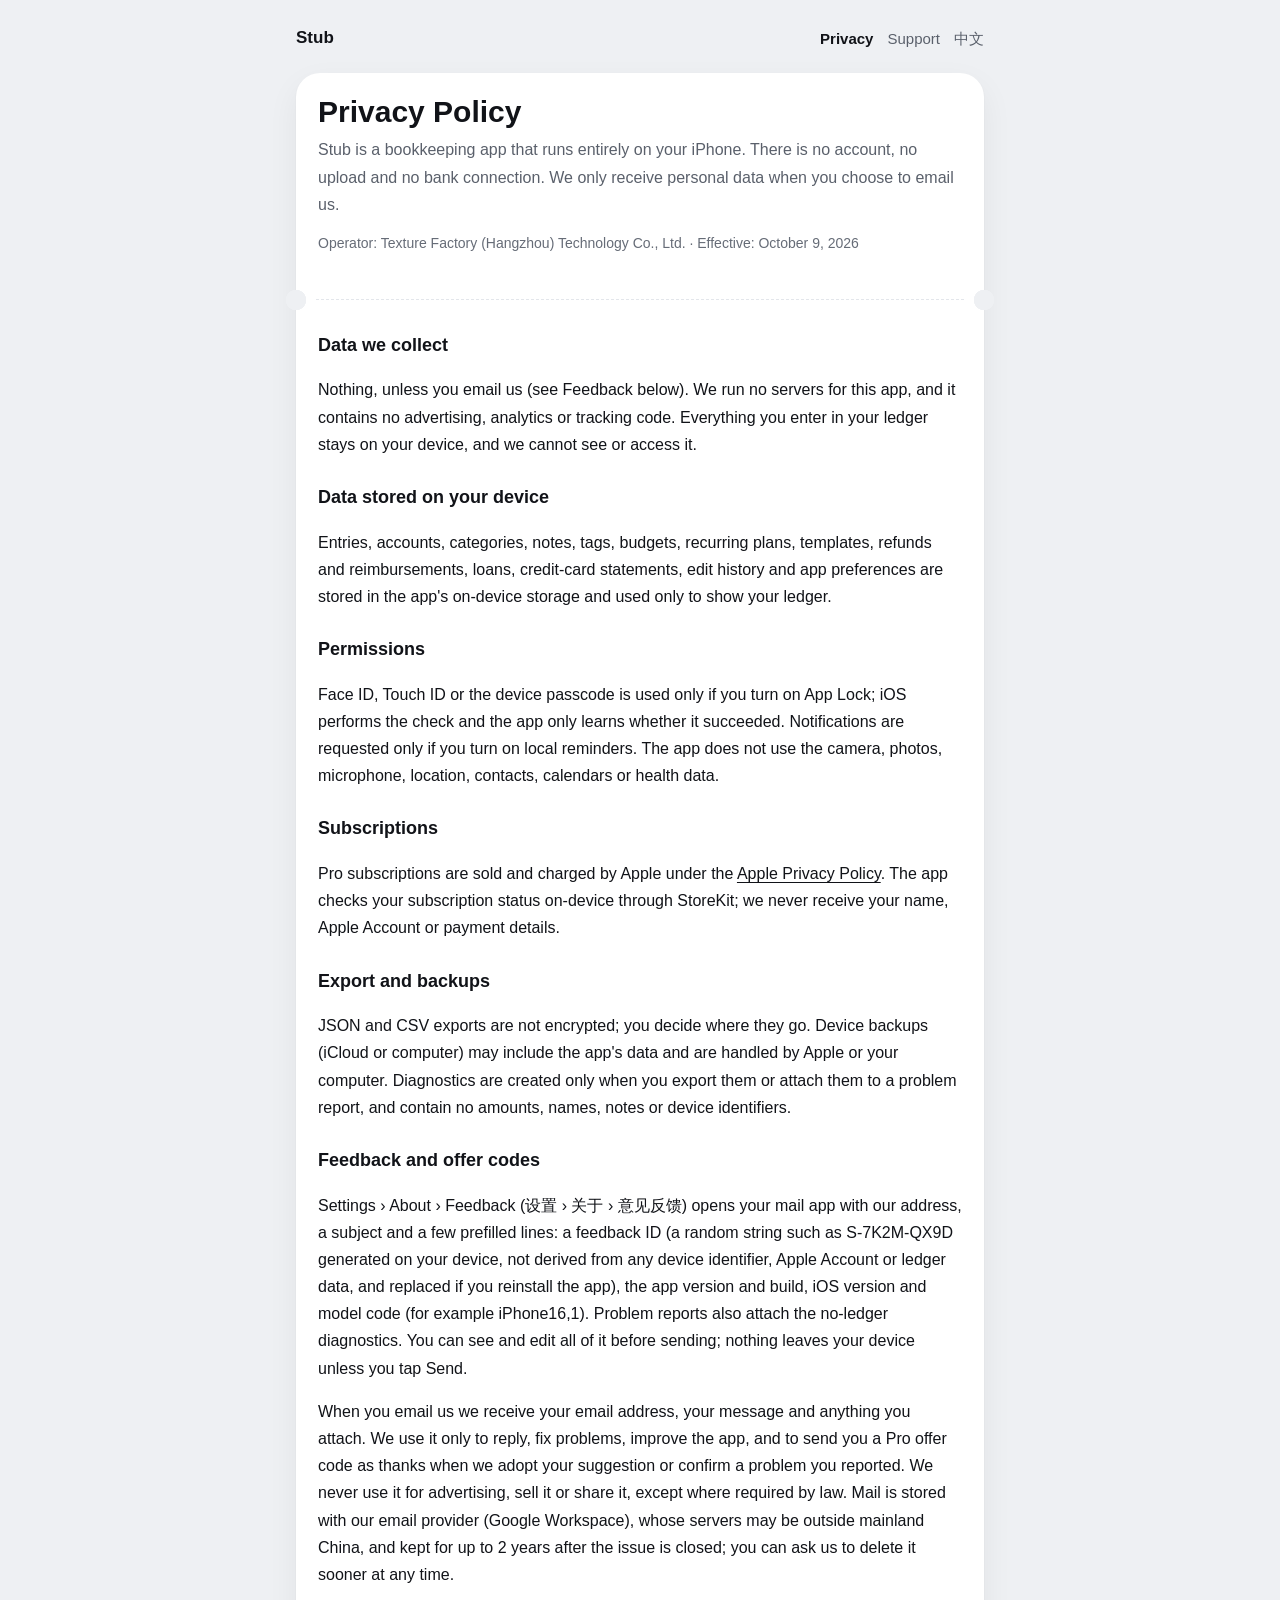
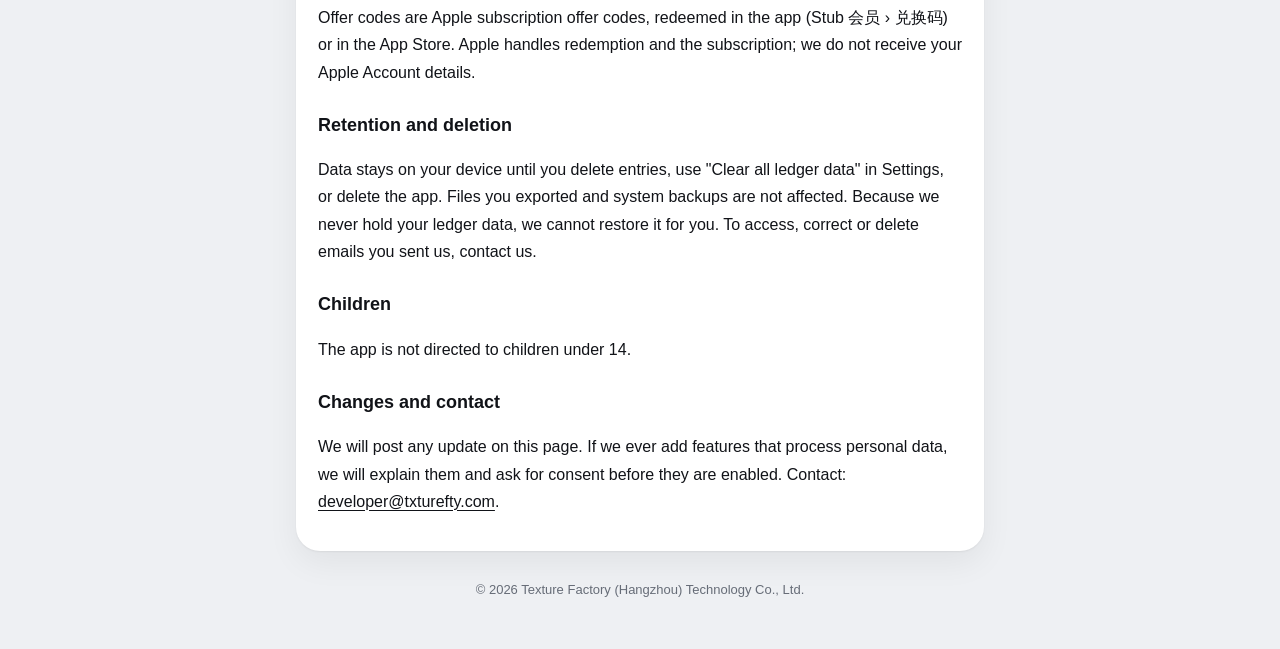
==== privacy-en.html @ 6092f8ba "Stub 隐私政策与支持页" ====
<!doctype html>
<html lang="en">
<head>
<meta charset="utf-8">
<meta name="viewport" content="width=device-width,initial-scale=1">
<title>Privacy Policy · Stub</title>
<link rel="stylesheet" href="style.css">
</head>
<body>
<div class="wrap">
<nav><a class="brand" href="./">Stub</a><span class="links"><a href="privacy-en.html" aria-current="page">Privacy</a><a href="support.html">Support</a><a href="privacy.html">中文</a></span></nav>
<article class="receipt">
<div class="sec">
<h1>Privacy Policy</h1>
<p class="lead">Stub is a bookkeeping app that runs entirely on your iPhone. There is no account, no upload and no bank connection. We only receive personal data when you choose to email us.</p>
<p class="muted">Operator: Texture Factory (Hangzhou) Technology Co., Ltd. · Effective: October 9, 2026</p>
</div>
<div class="perf" aria-hidden="true"></div>
<div class="sec">
<h2>Data we collect</h2>
<p>Nothing, unless you email us (see Feedback below). We run no servers for this app, and it contains no advertising, analytics or tracking code. Everything you enter in your ledger stays on your device, and we cannot see or access it.</p>
<h2>Data stored on your device</h2>
<p>Entries, accounts, categories, notes, tags, budgets, recurring plans, templates, refunds and reimbursements, loans, credit-card statements, edit history and app preferences are stored in the app's on-device storage and used only to show your ledger.</p>
<h2>Permissions</h2>
<p>Face ID, Touch ID or the device passcode is used only if you turn on App Lock; iOS performs the check and the app only learns whether it succeeded. Notifications are requested only if you turn on local reminders. The app does not use the camera, photos, microphone, location, contacts, calendars or health data.</p>
<h2>Subscriptions</h2>
<p>Pro subscriptions are sold and charged by Apple under the <a href="https://www.apple.com/legal/privacy/">Apple Privacy Policy</a>. The app checks your subscription status on-device through StoreKit; we never receive your name, Apple Account or payment details.</p>
<h2>Export and backups</h2>
<p>JSON and CSV exports are not encrypted; you decide where they go. Device backups (iCloud or computer) may include the app's data and are handled by Apple or your computer. Diagnostics are created only when you export them or attach them to a problem report, and contain no amounts, names, notes or device identifiers.</p>
<h2>Feedback and offer codes</h2>
<p>Settings › About › Feedback (设置 › 关于 › 意见反馈) opens your mail app with our address, a subject and a few prefilled lines: a feedback ID (a random string such as S-7K2M-QX9D generated on your device, not derived from any device identifier, Apple Account or ledger data, and replaced if you reinstall the app), the app version and build, iOS version and model code (for example iPhone16,1). Problem reports also attach the no-ledger diagnostics. You can see and edit all of it before sending; nothing leaves your device unless you tap Send.</p>
<p>When you email us we receive your email address, your message and anything you attach. We use it only to reply, fix problems, improve the app, and to send you a Pro offer code as thanks when we adopt your suggestion or confirm a problem you reported. We never use it for advertising, sell it or share it, except where required by law. Mail is stored with our email provider (Google Workspace), whose servers may be outside mainland China, and kept for up to 2 years after the issue is closed; you can ask us to delete it sooner at any time.</p>
<p>Offer codes are Apple subscription offer codes, redeemed in the app (Stub 会员 › 兑换码) or in the App Store. Apple handles redemption and the subscription; we do not receive your Apple Account details.</p>
<h2>Retention and deletion</h2>
<p>Data stays on your device until you delete entries, use "Clear all ledger data" in Settings, or delete the app. Files you exported and system backups are not affected. Because we never hold your ledger data, we cannot restore it for you. To access, correct or delete emails you sent us, contact us.</p>
<h2>Children</h2>
<p>The app is not directed to children under 14.</p>
<h2>Changes and contact</h2>
<p>We will post any update on this page. If we ever add features that process personal data, we will explain them and ask for consent before they are enabled. Contact: <a href="mailto:developer@txturefty.com">developer@txturefty.com</a>.</p>
</div>
</article>
<footer>© 2026 Texture Factory (Hangzhou) Technology Co., Ltd.</footer>
</div>
</body>
</html>
---- style.css ----
:root{--bg:#EEF0F3;--card:#FFFFFF;--surface:#E1E4E9;--ink:#111318;--secondary:#5A606B;--muted:#666C77;--line:#E3E6EB;--hair:#F0F2F5;--signal:#FF5A36;--income:#2B50E6;}
@media (prefers-color-scheme: dark){:root{--bg:#0E1014;--card:#191C22;--surface:#23272E;--ink:#F2F4F7;--secondary:#A2A8B3;--muted:#8A909B;--line:#2A2E36;--hair:#23272E;--signal:#FF6A47;--income:#8FA6FF;}}
*{box-sizing:border-box}
html{-webkit-text-size-adjust:100%}
body{margin:0;background:var(--bg);color:var(--ink);font:16px/1.7 -apple-system,BlinkMacSystemFont,"PingFang SC","Hiragino Sans GB","Noto Sans SC","Microsoft YaHei",sans-serif}
a{color:var(--ink);text-underline-offset:3px}
.wrap{max-width:720px;margin:0 auto;padding:24px 16px 48px}
nav{display:flex;gap:16px;align-items:center;justify-content:space-between;margin-bottom:20px;font-size:15px}
nav .brand{font-weight:700;text-decoration:none;font-size:17px}
nav .links{display:flex;gap:14px;flex-wrap:wrap}
nav .links a{color:var(--secondary);text-decoration:none}
nav .links a[aria-current]{color:var(--ink);font-weight:600}
.receipt{background:var(--card);border-radius:24px;box-shadow:0 1px 2px rgba(17,19,24,.06),0 12px 32px rgba(17,19,24,.06);margin:0 0 16px}
@media (prefers-color-scheme: dark){.receipt{box-shadow:none}}
.sec{padding:20px 22px}
.perf{position:relative;height:20px}
.perf::before{content:"";position:absolute;left:20px;right:20px;top:9px;border-top:1.5px dashed var(--line)}
.perf::after{content:"";position:absolute;left:-10px;right:-10px;top:0;height:20px;background:radial-gradient(circle at 10px 10px,var(--bg) 10px,transparent 10.5px) left/20px 20px no-repeat,radial-gradient(circle at 10px 10px,var(--bg) 10px,transparent 10.5px) right/20px 20px no-repeat}
h1{font-size:30px;line-height:1.25;margin:0 0 6px}
h2{font-size:18px;margin:24px 0 8px}
h2:first-child{margin-top:0}
p,li{color:var(--ink)}
.muted{color:var(--muted);font-size:14px}
.lead{color:var(--secondary);margin:0}
ul{padding-left:20px;margin:8px 0}
li{margin:4px 0}
table{width:100%;border-collapse:collapse;font-size:15px}
th,td{text-align:left;padding:9px 0;border-top:1px solid var(--hair);vertical-align:top}
th{color:var(--muted);font-weight:500;font-size:13px;border-top:0}
td.c,th.c{text-align:center;width:64px;font-variant-numeric:tabular-nums}
.mono{font-family:ui-monospace,"SF Mono",Menlo,monospace;font-variant-numeric:tabular-nums}
.pill{display:inline-block;padding:2px 10px;border-radius:999px;background:var(--ink);color:var(--card);font-size:13px;font-weight:600}
.cta{display:inline-block;margin-top:14px;padding:10px 18px;border-radius:999px;background:var(--ink);color:var(--card);text-decoration:none;font-weight:600}
footer{color:var(--muted);font-size:13px;text-align:center;margin-top:28px}
details{border-top:1px solid var(--hair);padding:12px 0}
details:first-of-type{border-top:0}
summary{cursor:pointer;font-weight:600;list-style:none}
summary::-webkit-details-marker{display:none}
summary::after{content:"＋";float:right;color:var(--muted)}
details[open] summary::after{content:"－"}
details p{margin:8px 0 0;color:var(--secondary)}
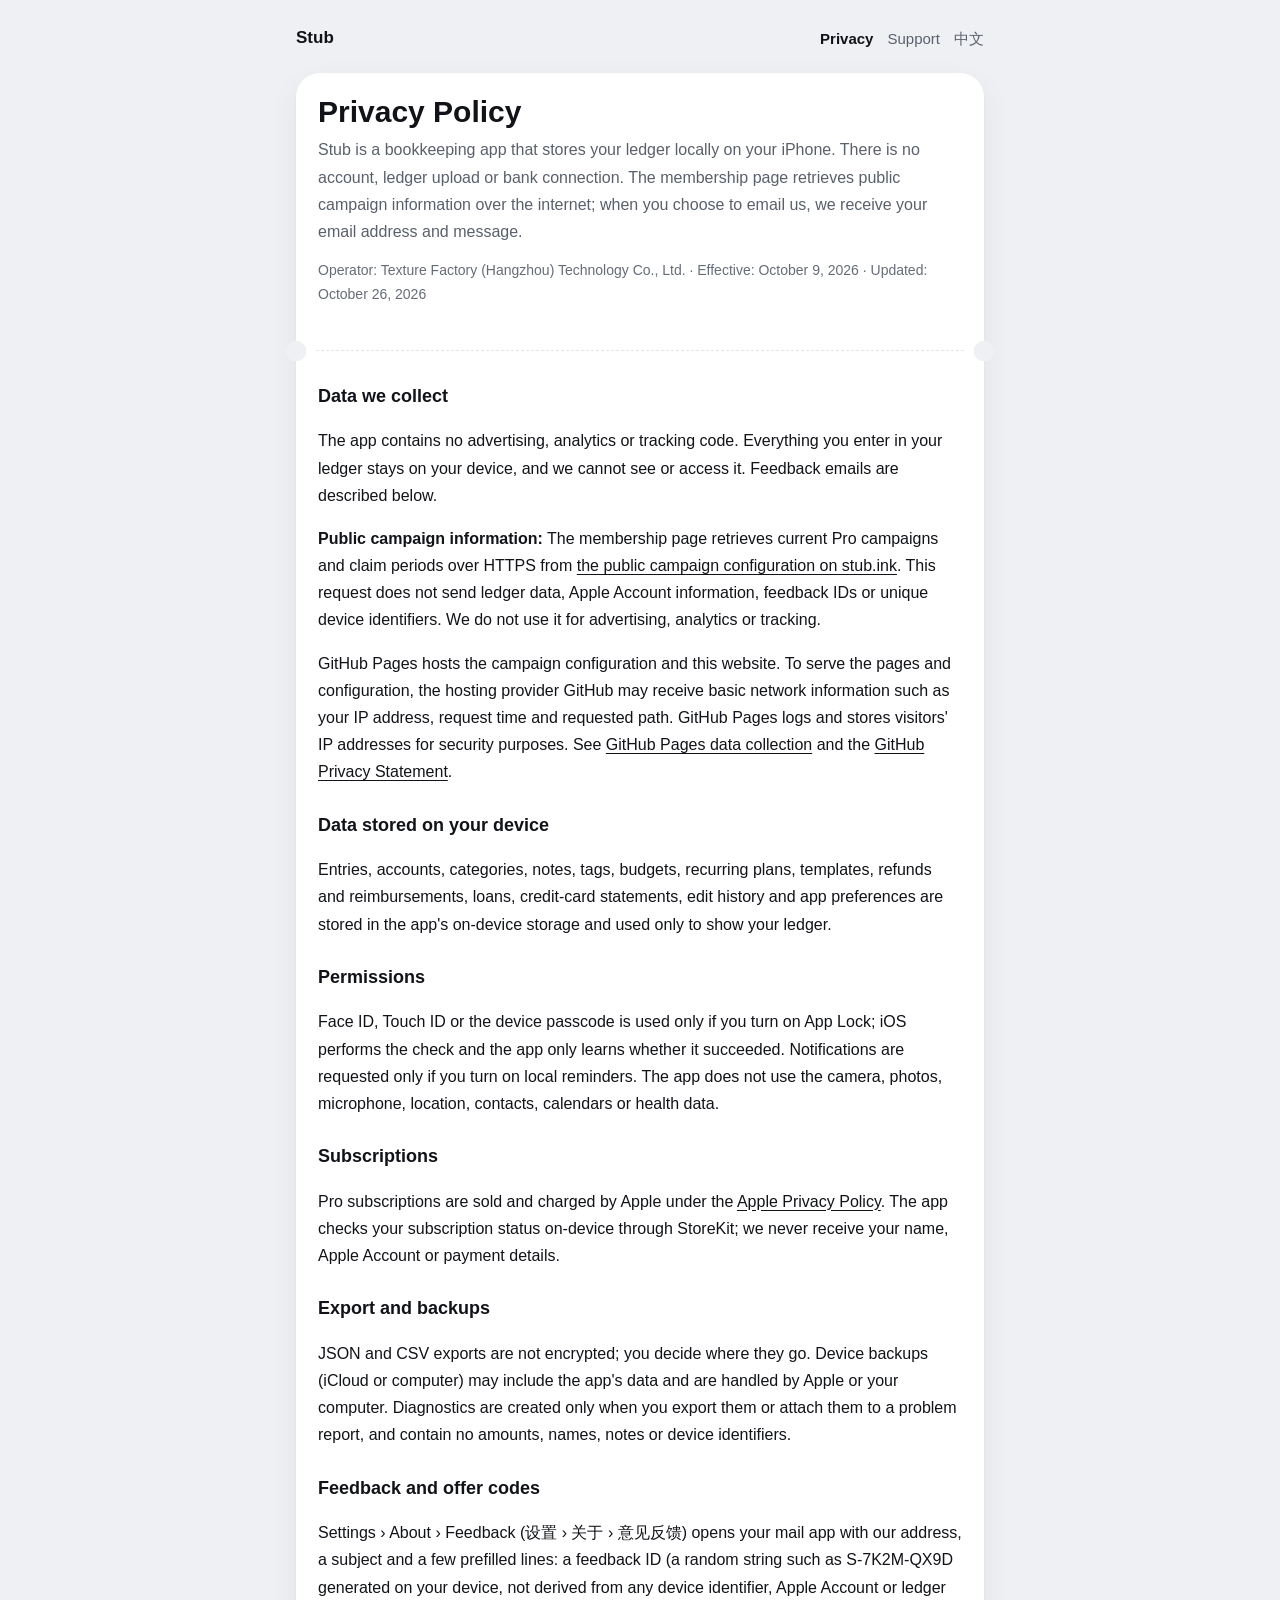
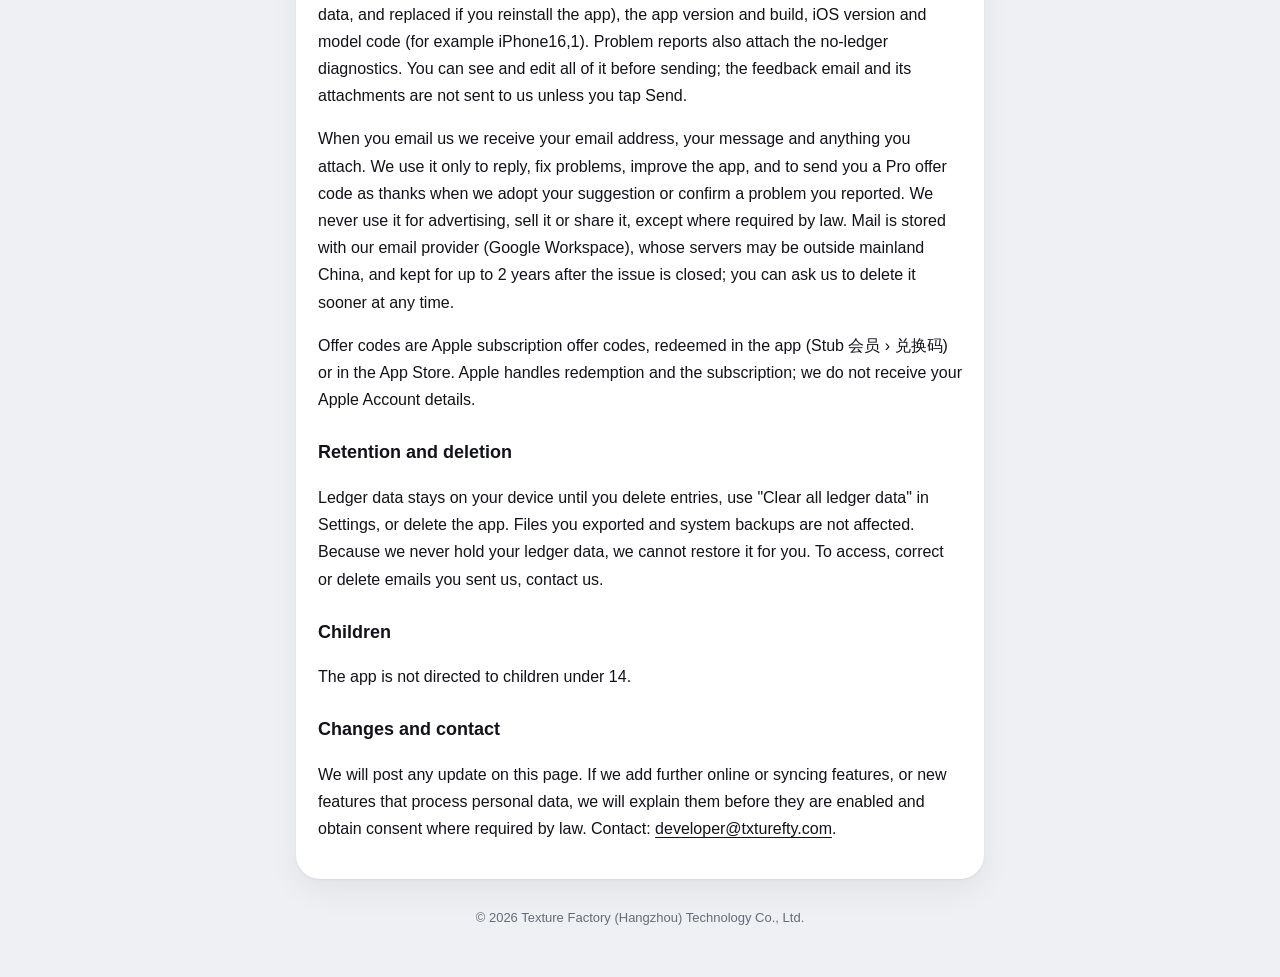
==== commit ac262358: "Explain public Pro campaign configuration requests" ====
--- a/privacy-en.html
+++ b/privacy-en.html
@@ -12,13 +12,15 @@
 <article class="receipt">
 <div class="sec">
 <h1>Privacy Policy</h1>
-<p class="lead">Stub is a bookkeeping app that runs entirely on your iPhone. There is no account, no upload and no bank connection. We only receive personal data when you choose to email us.</p>
-<p class="muted">Operator: Texture Factory (Hangzhou) Technology Co., Ltd. · Effective: October 9, 2026</p>
+<p class="lead">Stub is a bookkeeping app that stores your ledger locally on your iPhone. There is no account, ledger upload or bank connection. The membership page retrieves public campaign information over the internet; when you choose to email us, we receive your email address and message.</p>
+<p class="muted">Operator: Texture Factory (Hangzhou) Technology Co., Ltd. · Effective: October 9, 2026 · Updated: October 26, 2026</p>
 </div>
 <div class="perf" aria-hidden="true"></div>
 <div class="sec">
 <h2>Data we collect</h2>
-<p>Nothing, unless you email us (see Feedback below). We run no servers for this app, and it contains no advertising, analytics or tracking code. Everything you enter in your ledger stays on your device, and we cannot see or access it.</p>
+<p>The app contains no advertising, analytics or tracking code. Everything you enter in your ledger stays on your device, and we cannot see or access it. Feedback emails are described below.</p>
+<p><strong>Public campaign information:</strong> The membership page retrieves current Pro campaigns and claim periods over HTTPS from <a href="https://stub.ink/config/launch-pro.json">the public campaign configuration on stub.ink</a>. This request does not send ledger data, Apple Account information, feedback IDs or unique device identifiers. We do not use it for advertising, analytics or tracking.</p>
+<p>GitHub Pages hosts the campaign configuration and this website. To serve the pages and configuration, the hosting provider GitHub may receive basic network information such as your IP address, request time and requested path. GitHub Pages logs and stores visitors' IP addresses for security purposes. See <a href="https://docs.github.com/en/pages/getting-started-with-github-pages/what-is-github-pages#data-collection">GitHub Pages data collection</a> and the <a href="https://docs.github.com/en/site-policy/privacy-policies/github-general-privacy-statement">GitHub Privacy Statement</a>.</p>
 <h2>Data stored on your device</h2>
 <p>Entries, accounts, categories, notes, tags, budgets, recurring plans, templates, refunds and reimbursements, loans, credit-card statements, edit history and app preferences are stored in the app's on-device storage and used only to show your ledger.</p>
 <h2>Permissions</h2>
@@ -28,15 +30,15 @@
 <h2>Export and backups</h2>
 <p>JSON and CSV exports are not encrypted; you decide where they go. Device backups (iCloud or computer) may include the app's data and are handled by Apple or your computer. Diagnostics are created only when you export them or attach them to a problem report, and contain no amounts, names, notes or device identifiers.</p>
 <h2>Feedback and offer codes</h2>
-<p>Settings › About › Feedback (设置 › 关于 › 意见反馈) opens your mail app with our address, a subject and a few prefilled lines: a feedback ID (a random string such as S-7K2M-QX9D generated on your device, not derived from any device identifier, Apple Account or ledger data, and replaced if you reinstall the app), the app version and build, iOS version and model code (for example iPhone16,1). Problem reports also attach the no-ledger diagnostics. You can see and edit all of it before sending; nothing leaves your device unless you tap Send.</p>
+<p>Settings › About › Feedback (设置 › 关于 › 意见反馈) opens your mail app with our address, a subject and a few prefilled lines: a feedback ID (a random string such as S-7K2M-QX9D generated on your device, not derived from any device identifier, Apple Account or ledger data, and replaced if you reinstall the app), the app version and build, iOS version and model code (for example iPhone16,1). Problem reports also attach the no-ledger diagnostics. You can see and edit all of it before sending; the feedback email and its attachments are not sent to us unless you tap Send.</p>
 <p>When you email us we receive your email address, your message and anything you attach. We use it only to reply, fix problems, improve the app, and to send you a Pro offer code as thanks when we adopt your suggestion or confirm a problem you reported. We never use it for advertising, sell it or share it, except where required by law. Mail is stored with our email provider (Google Workspace), whose servers may be outside mainland China, and kept for up to 2 years after the issue is closed; you can ask us to delete it sooner at any time.</p>
 <p>Offer codes are Apple subscription offer codes, redeemed in the app (Stub 会员 › 兑换码) or in the App Store. Apple handles redemption and the subscription; we do not receive your Apple Account details.</p>
 <h2>Retention and deletion</h2>
-<p>Data stays on your device until you delete entries, use "Clear all ledger data" in Settings, or delete the app. Files you exported and system backups are not affected. Because we never hold your ledger data, we cannot restore it for you. To access, correct or delete emails you sent us, contact us.</p>
+<p>Ledger data stays on your device until you delete entries, use "Clear all ledger data" in Settings, or delete the app. Files you exported and system backups are not affected. Because we never hold your ledger data, we cannot restore it for you. To access, correct or delete emails you sent us, contact us.</p>
 <h2>Children</h2>
 <p>The app is not directed to children under 14.</p>
 <h2>Changes and contact</h2>
-<p>We will post any update on this page. If we ever add features that process personal data, we will explain them and ask for consent before they are enabled. Contact: <a href="mailto:developer@txturefty.com">developer@txturefty.com</a>.</p>
+<p>We will post any update on this page. If we add further online or syncing features, or new features that process personal data, we will explain them before they are enabled and obtain consent where required by law. Contact: <a href="mailto:developer@txturefty.com">developer@txturefty.com</a>.</p>
 </div>
 </article>
 <footer>© 2026 Texture Factory (Hangzhou) Technology Co., Ltd.</footer>
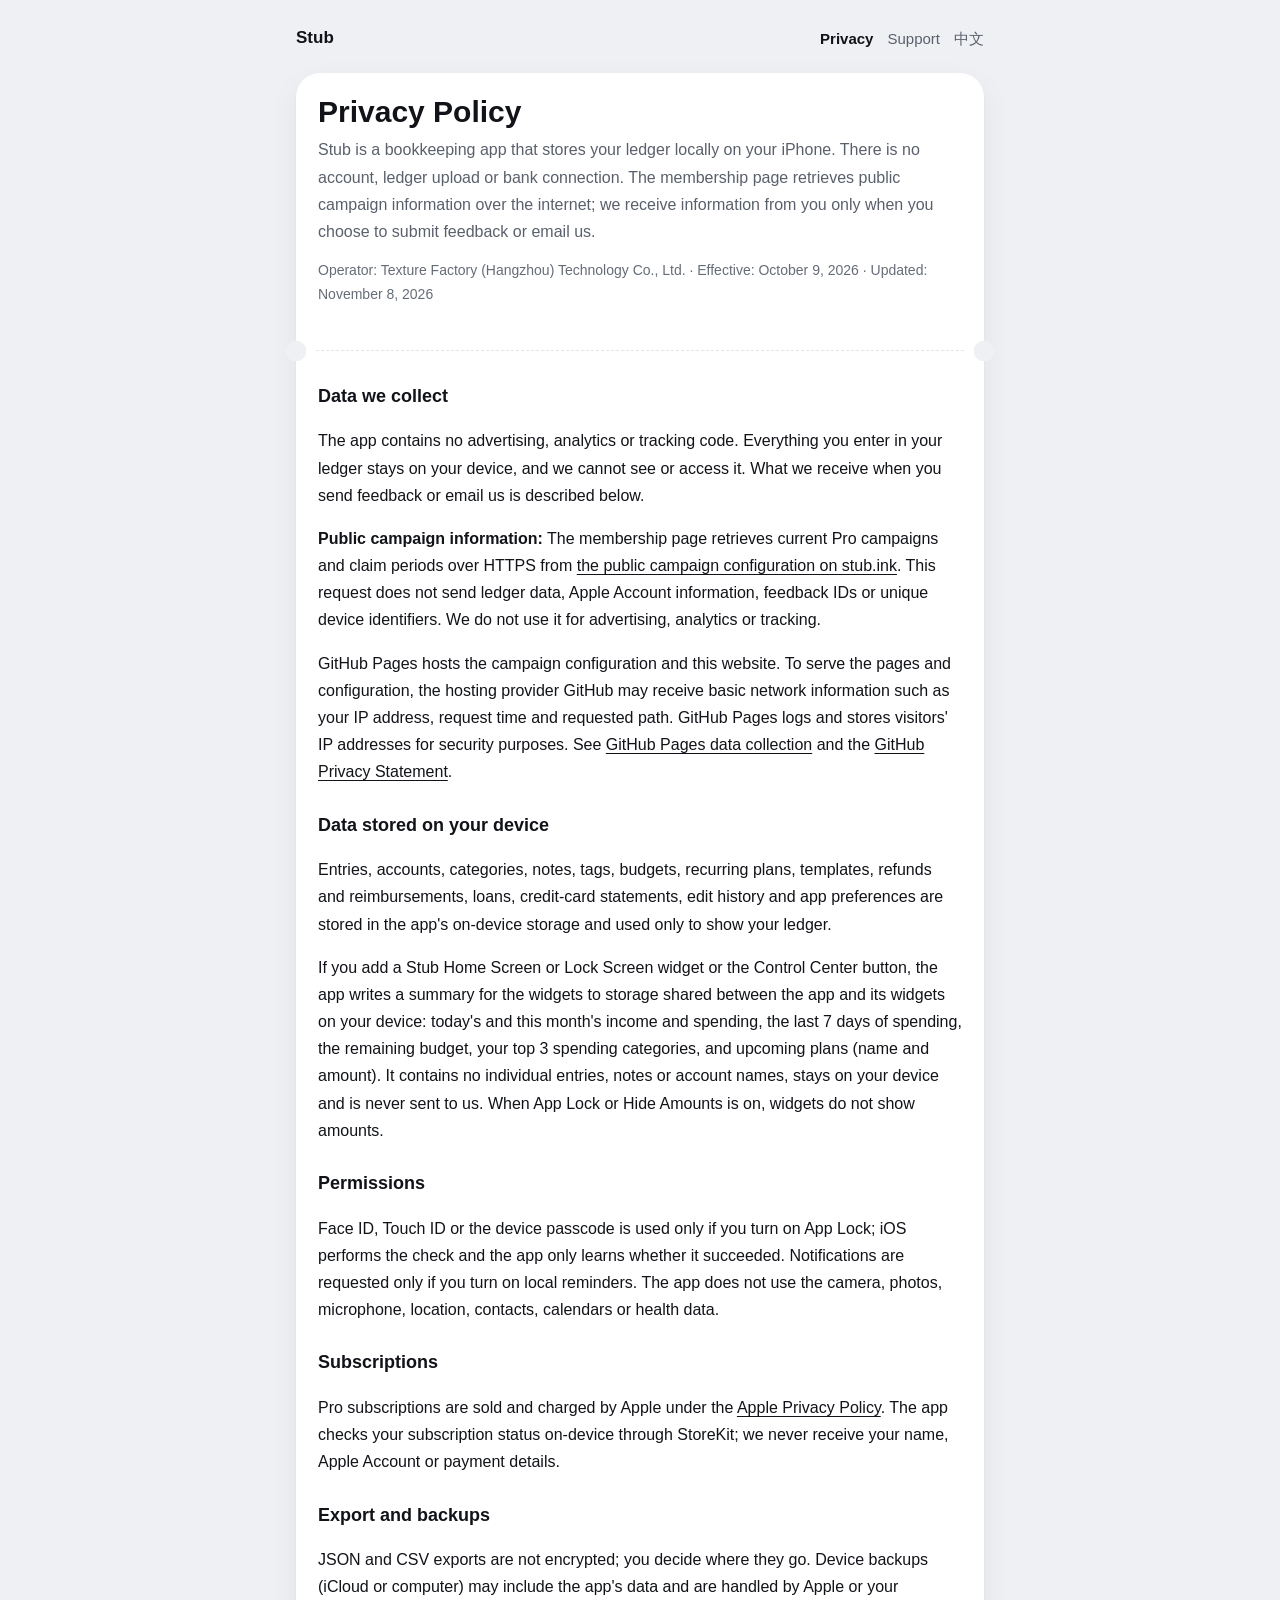
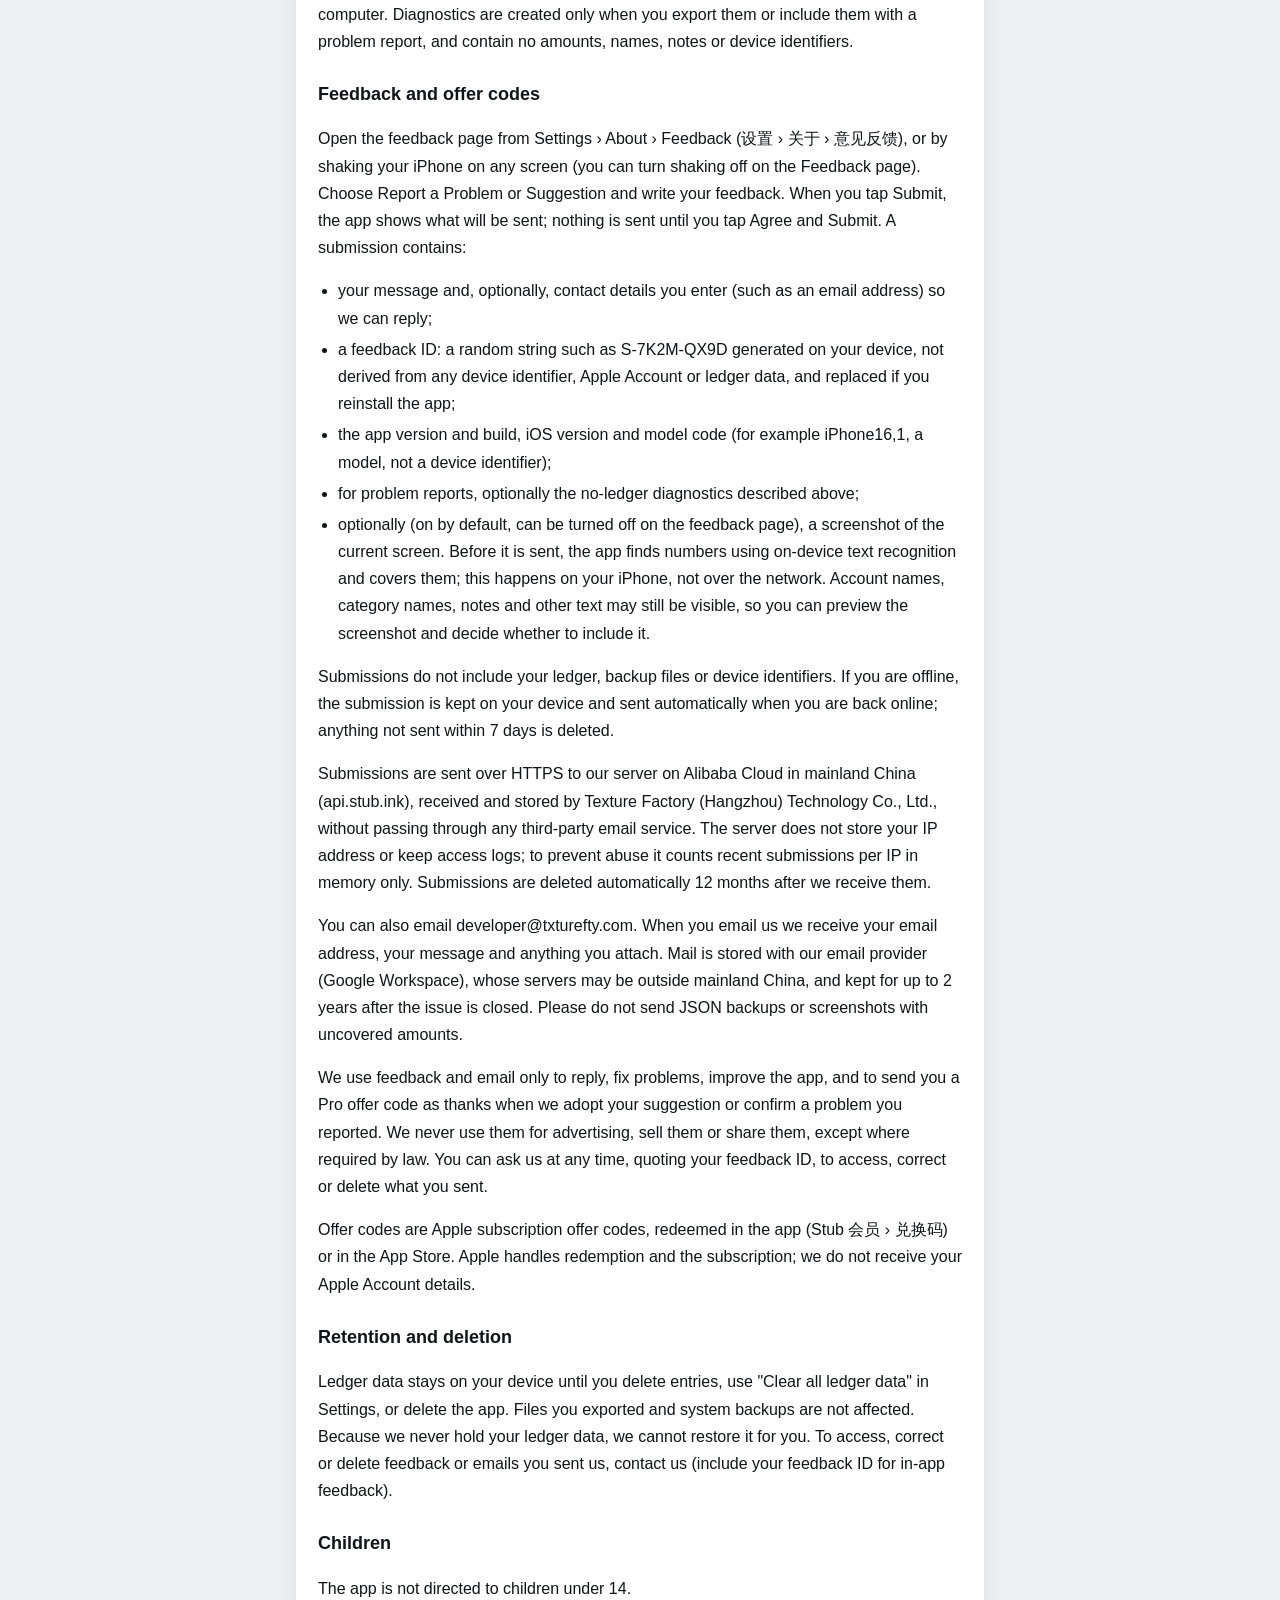
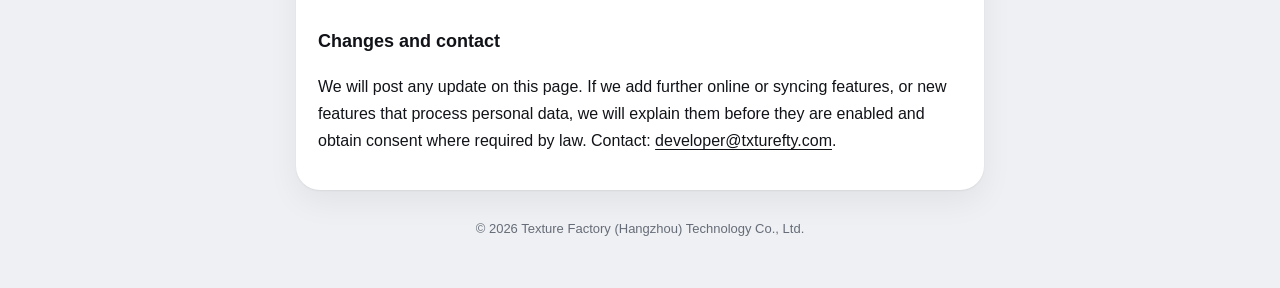
==== commit f4473269: "Describe in-app feedback submission and widgets Co-Authored-By: Claude Opus 5.5 <noreply@anthropic.c" ====
--- a/privacy-en.html
+++ b/privacy-en.html
@@ -12,29 +12,40 @@
 <article class="receipt">
 <div class="sec">
 <h1>Privacy Policy</h1>
-<p class="lead">Stub is a bookkeeping app that stores your ledger locally on your iPhone. There is no account, ledger upload or bank connection. The membership page retrieves public campaign information over the internet; when you choose to email us, we receive your email address and message.</p>
-<p class="muted">Operator: Texture Factory (Hangzhou) Technology Co., Ltd. · Effective: October 9, 2026 · Updated: October 26, 2026</p>
+<p class="lead">Stub is a bookkeeping app that stores your ledger locally on your iPhone. There is no account, ledger upload or bank connection. The membership page retrieves public campaign information over the internet; we receive information from you only when you choose to submit feedback or email us.</p>
+<p class="muted">Operator: Texture Factory (Hangzhou) Technology Co., Ltd. · Effective: October 9, 2026 · Updated: November 8, 2026</p>
 </div>
 <div class="perf" aria-hidden="true"></div>
 <div class="sec">
 <h2>Data we collect</h2>
-<p>The app contains no advertising, analytics or tracking code. Everything you enter in your ledger stays on your device, and we cannot see or access it. Feedback emails are described below.</p>
+<p>The app contains no advertising, analytics or tracking code. Everything you enter in your ledger stays on your device, and we cannot see or access it. What we receive when you send feedback or email us is described below.</p>
 <p><strong>Public campaign information:</strong> The membership page retrieves current Pro campaigns and claim periods over HTTPS from <a href="https://stub.ink/config/launch-pro.json">the public campaign configuration on stub.ink</a>. This request does not send ledger data, Apple Account information, feedback IDs or unique device identifiers. We do not use it for advertising, analytics or tracking.</p>
 <p>GitHub Pages hosts the campaign configuration and this website. To serve the pages and configuration, the hosting provider GitHub may receive basic network information such as your IP address, request time and requested path. GitHub Pages logs and stores visitors' IP addresses for security purposes. See <a href="https://docs.github.com/en/pages/getting-started-with-github-pages/what-is-github-pages#data-collection">GitHub Pages data collection</a> and the <a href="https://docs.github.com/en/site-policy/privacy-policies/github-general-privacy-statement">GitHub Privacy Statement</a>.</p>
 <h2>Data stored on your device</h2>
 <p>Entries, accounts, categories, notes, tags, budgets, recurring plans, templates, refunds and reimbursements, loans, credit-card statements, edit history and app preferences are stored in the app's on-device storage and used only to show your ledger.</p>
+<p>If you add a Stub Home Screen or Lock Screen widget or the Control Center button, the app writes a summary for the widgets to storage shared between the app and its widgets on your device: today's and this month's income and spending, the last 7 days of spending, the remaining budget, your top 3 spending categories, and upcoming plans (name and amount). It contains no individual entries, notes or account names, stays on your device and is never sent to us. When App Lock or Hide Amounts is on, widgets do not show amounts.</p>
 <h2>Permissions</h2>
 <p>Face ID, Touch ID or the device passcode is used only if you turn on App Lock; iOS performs the check and the app only learns whether it succeeded. Notifications are requested only if you turn on local reminders. The app does not use the camera, photos, microphone, location, contacts, calendars or health data.</p>
 <h2>Subscriptions</h2>
 <p>Pro subscriptions are sold and charged by Apple under the <a href="https://www.apple.com/legal/privacy/">Apple Privacy Policy</a>. The app checks your subscription status on-device through StoreKit; we never receive your name, Apple Account or payment details.</p>
 <h2>Export and backups</h2>
-<p>JSON and CSV exports are not encrypted; you decide where they go. Device backups (iCloud or computer) may include the app's data and are handled by Apple or your computer. Diagnostics are created only when you export them or attach them to a problem report, and contain no amounts, names, notes or device identifiers.</p>
+<p>JSON and CSV exports are not encrypted; you decide where they go. Device backups (iCloud or computer) may include the app's data and are handled by Apple or your computer. Diagnostics are created only when you export them or include them with a problem report, and contain no amounts, names, notes or device identifiers.</p>
 <h2>Feedback and offer codes</h2>
-<p>Settings › About › Feedback (设置 › 关于 › 意见反馈) opens your mail app with our address, a subject and a few prefilled lines: a feedback ID (a random string such as S-7K2M-QX9D generated on your device, not derived from any device identifier, Apple Account or ledger data, and replaced if you reinstall the app), the app version and build, iOS version and model code (for example iPhone16,1). Problem reports also attach the no-ledger diagnostics. You can see and edit all of it before sending; the feedback email and its attachments are not sent to us unless you tap Send.</p>
-<p>When you email us we receive your email address, your message and anything you attach. We use it only to reply, fix problems, improve the app, and to send you a Pro offer code as thanks when we adopt your suggestion or confirm a problem you reported. We never use it for advertising, sell it or share it, except where required by law. Mail is stored with our email provider (Google Workspace), whose servers may be outside mainland China, and kept for up to 2 years after the issue is closed; you can ask us to delete it sooner at any time.</p>
+<p>Open the feedback page from Settings › About › Feedback (设置 › 关于 › 意见反馈), or by shaking your iPhone on any screen (you can turn shaking off on the Feedback page). Choose Report a Problem or Suggestion and write your feedback. When you tap Submit, the app shows what will be sent; nothing is sent until you tap Agree and Submit. A submission contains:</p>
+<ul>
+<li>your message and, optionally, contact details you enter (such as an email address) so we can reply;</li>
+<li>a feedback ID: a random string such as S-7K2M-QX9D generated on your device, not derived from any device identifier, Apple Account or ledger data, and replaced if you reinstall the app;</li>
+<li>the app version and build, iOS version and model code (for example iPhone16,1, a model, not a device identifier);</li>
+<li>for problem reports, optionally the no-ledger diagnostics described above;</li>
+<li>optionally (on by default, can be turned off on the feedback page), a screenshot of the current screen. Before it is sent, the app finds numbers using on-device text recognition and covers them; this happens on your iPhone, not over the network. Account names, category names, notes and other text may still be visible, so you can preview the screenshot and decide whether to include it.</li>
+</ul>
+<p>Submissions do not include your ledger, backup files or device identifiers. If you are offline, the submission is kept on your device and sent automatically when you are back online; anything not sent within 7 days is deleted.</p>
+<p>Submissions are sent over HTTPS to our server on Alibaba Cloud in mainland China (api.stub.ink), received and stored by Texture Factory (Hangzhou) Technology Co., Ltd., without passing through any third-party email service. The server does not store your IP address or keep access logs; to prevent abuse it counts recent submissions per IP in memory only. Submissions are deleted automatically 12 months after we receive them.</p>
+<p>You can also email developer@txturefty.com. When you email us we receive your email address, your message and anything you attach. Mail is stored with our email provider (Google Workspace), whose servers may be outside mainland China, and kept for up to 2 years after the issue is closed. Please do not send JSON backups or screenshots with uncovered amounts.</p>
+<p>We use feedback and email only to reply, fix problems, improve the app, and to send you a Pro offer code as thanks when we adopt your suggestion or confirm a problem you reported. We never use them for advertising, sell them or share them, except where required by law. You can ask us at any time, quoting your feedback ID, to access, correct or delete what you sent.</p>
 <p>Offer codes are Apple subscription offer codes, redeemed in the app (Stub 会员 › 兑换码) or in the App Store. Apple handles redemption and the subscription; we do not receive your Apple Account details.</p>
 <h2>Retention and deletion</h2>
-<p>Ledger data stays on your device until you delete entries, use "Clear all ledger data" in Settings, or delete the app. Files you exported and system backups are not affected. Because we never hold your ledger data, we cannot restore it for you. To access, correct or delete emails you sent us, contact us.</p>
+<p>Ledger data stays on your device until you delete entries, use "Clear all ledger data" in Settings, or delete the app. Files you exported and system backups are not affected. Because we never hold your ledger data, we cannot restore it for you. To access, correct or delete feedback or emails you sent us, contact us (include your feedback ID for in-app feedback).</p>
 <h2>Children</h2>
 <p>The app is not directed to children under 14.</p>
 <h2>Changes and contact</h2>
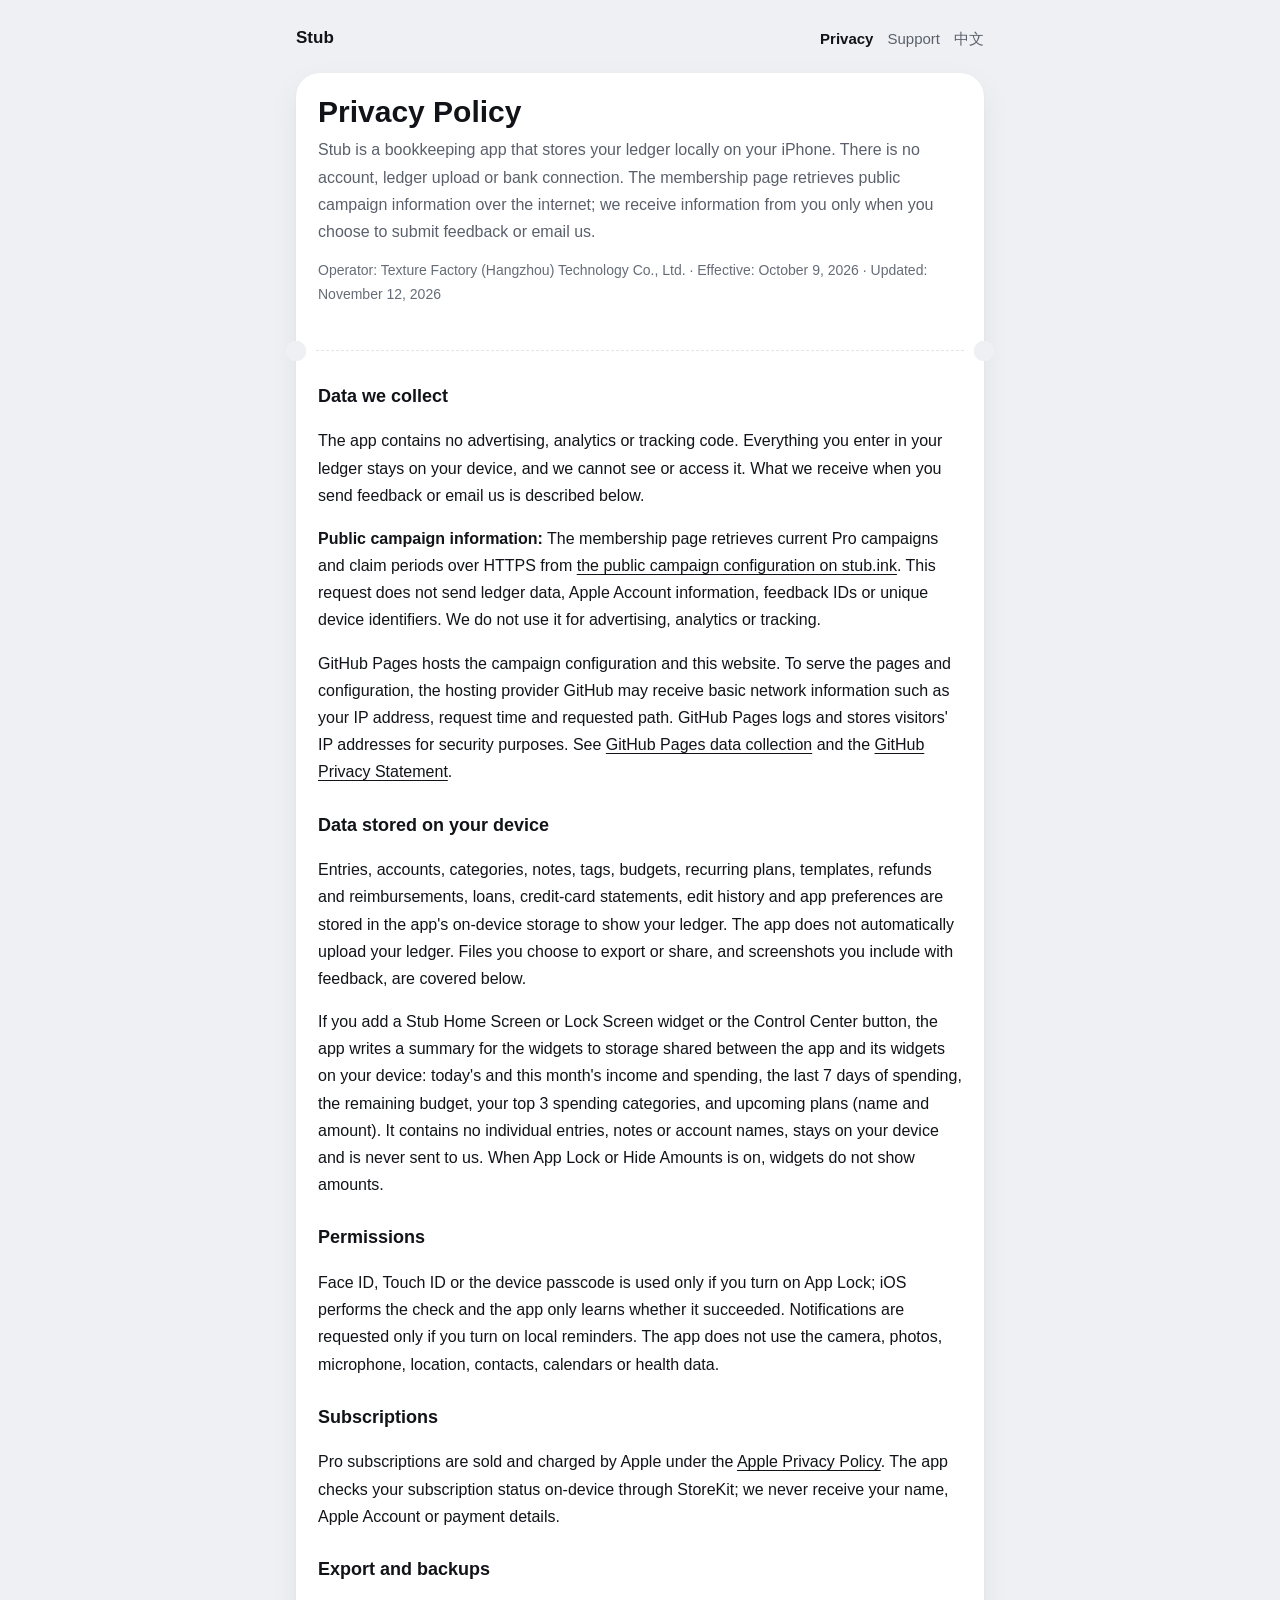
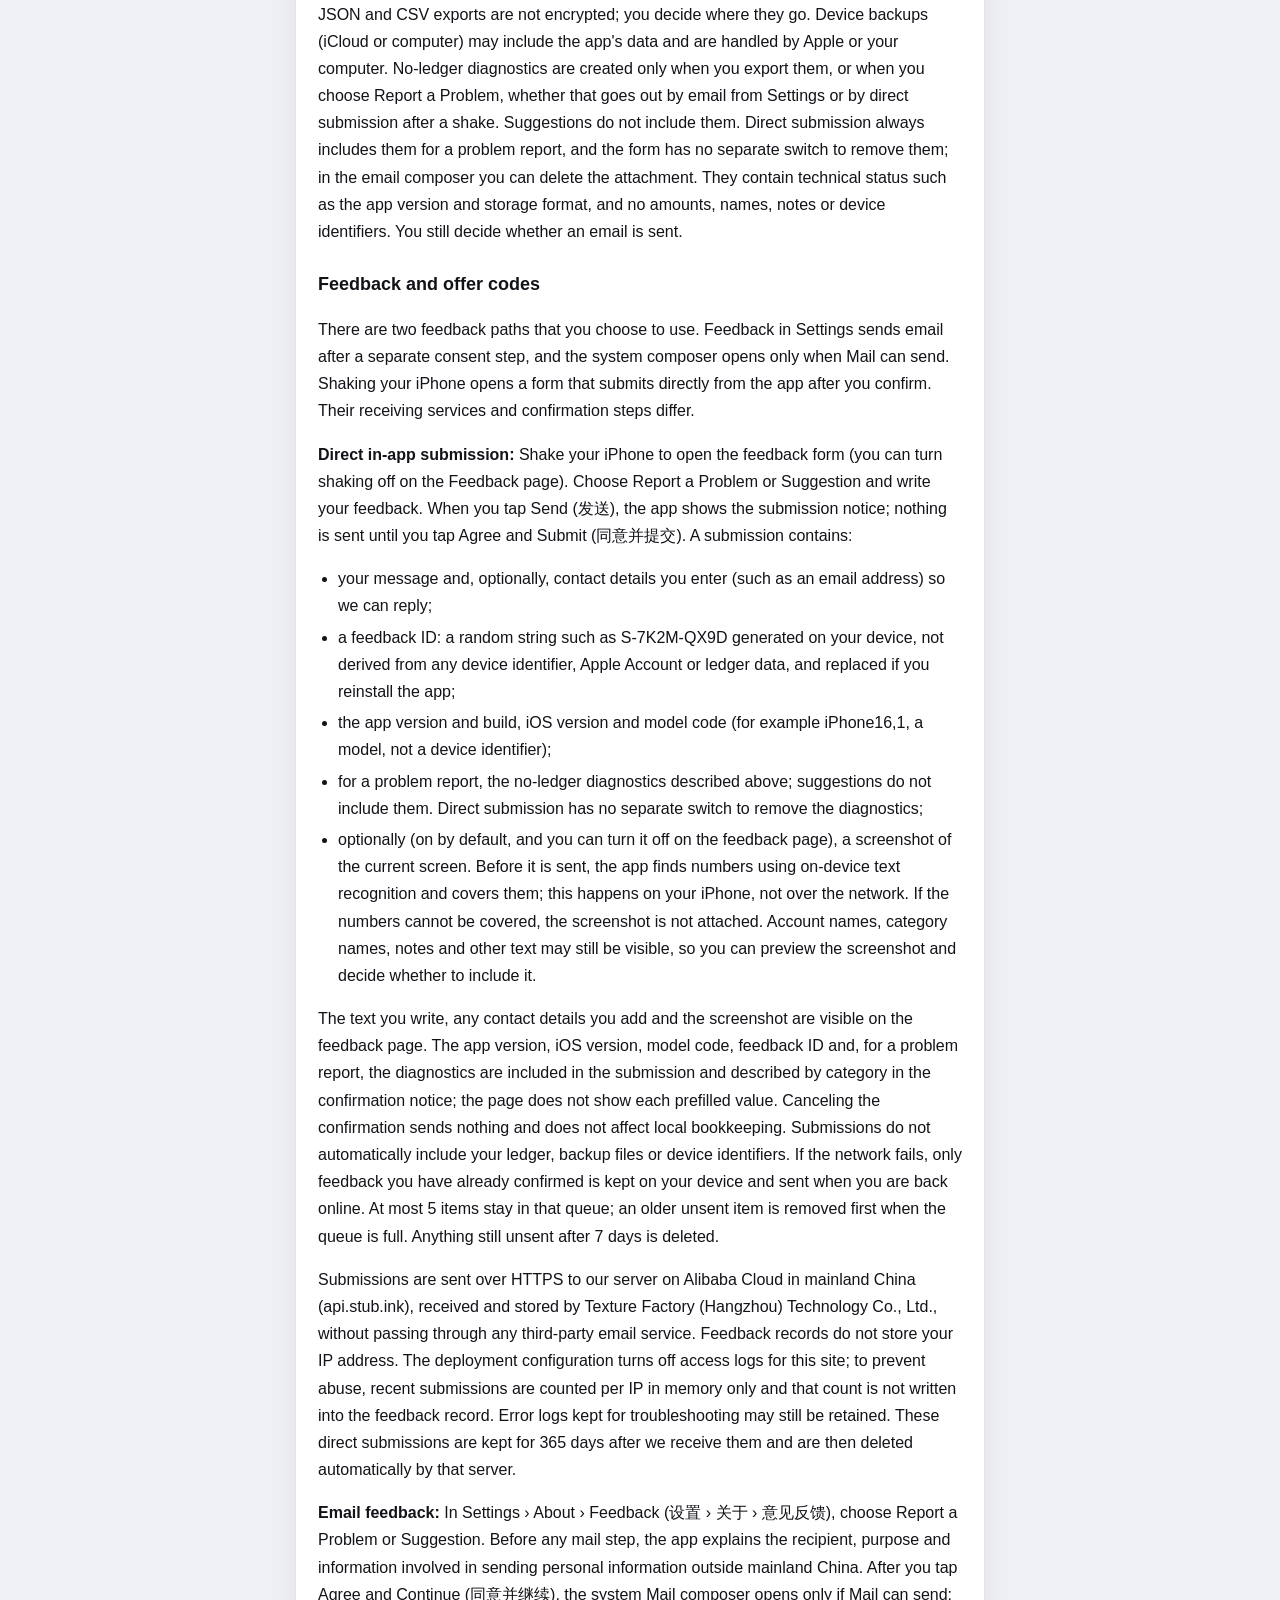
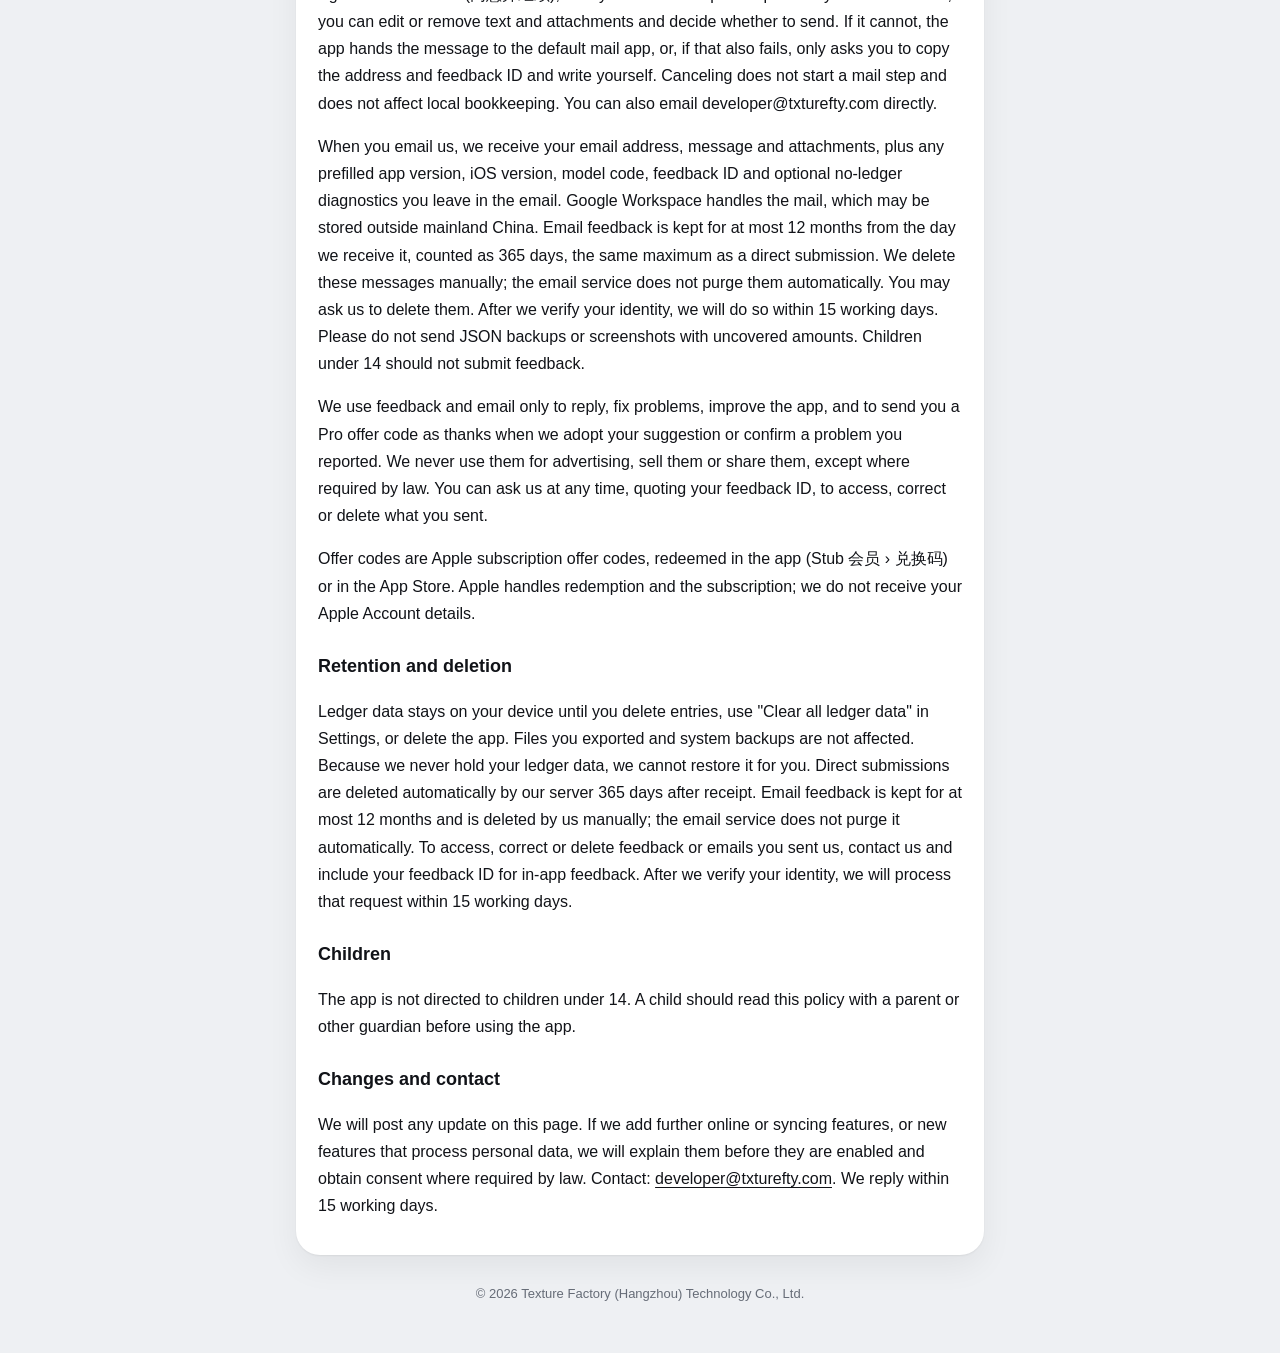
==== commit 655e7630: "Align feedback privacy and support with release behavior" ====
--- a/privacy-en.html
+++ b/privacy-en.html
@@ -8,12 +8,12 @@
 </head>
 <body>
 <div class="wrap">
-<nav><a class="brand" href="./">Stub</a><span class="links"><a href="privacy-en.html" aria-current="page">Privacy</a><a href="support.html">Support</a><a href="privacy.html">中文</a></span></nav>
+<nav><a class="brand" href="./">Stub</a><span class="links"><a href="privacy-en.html" aria-current="page">Privacy</a><a href="support-en.html">Support</a><a href="privacy.html">中文</a></span></nav>
 <article class="receipt">
 <div class="sec">
 <h1>Privacy Policy</h1>
 <p class="lead">Stub is a bookkeeping app that stores your ledger locally on your iPhone. There is no account, ledger upload or bank connection. The membership page retrieves public campaign information over the internet; we receive information from you only when you choose to submit feedback or email us.</p>
-<p class="muted">Operator: Texture Factory (Hangzhou) Technology Co., Ltd. · Effective: October 9, 2026 · Updated: November 8, 2026</p>
+<p class="muted">Operator: Texture Factory (Hangzhou) Technology Co., Ltd. · Effective: October 9, 2026 · Updated: November 12, 2026</p>
 </div>
 <div class="perf" aria-hidden="true"></div>
 <div class="sec">
@@ -22,34 +22,36 @@
 <p><strong>Public campaign information:</strong> The membership page retrieves current Pro campaigns and claim periods over HTTPS from <a href="https://stub.ink/config/launch-pro.json">the public campaign configuration on stub.ink</a>. This request does not send ledger data, Apple Account information, feedback IDs or unique device identifiers. We do not use it for advertising, analytics or tracking.</p>
 <p>GitHub Pages hosts the campaign configuration and this website. To serve the pages and configuration, the hosting provider GitHub may receive basic network information such as your IP address, request time and requested path. GitHub Pages logs and stores visitors' IP addresses for security purposes. See <a href="https://docs.github.com/en/pages/getting-started-with-github-pages/what-is-github-pages#data-collection">GitHub Pages data collection</a> and the <a href="https://docs.github.com/en/site-policy/privacy-policies/github-general-privacy-statement">GitHub Privacy Statement</a>.</p>
 <h2>Data stored on your device</h2>
-<p>Entries, accounts, categories, notes, tags, budgets, recurring plans, templates, refunds and reimbursements, loans, credit-card statements, edit history and app preferences are stored in the app's on-device storage and used only to show your ledger.</p>
+<p>Entries, accounts, categories, notes, tags, budgets, recurring plans, templates, refunds and reimbursements, loans, credit-card statements, edit history and app preferences are stored in the app's on-device storage to show your ledger. The app does not automatically upload your ledger. Files you choose to export or share, and screenshots you include with feedback, are covered below.</p>
 <p>If you add a Stub Home Screen or Lock Screen widget or the Control Center button, the app writes a summary for the widgets to storage shared between the app and its widgets on your device: today's and this month's income and spending, the last 7 days of spending, the remaining budget, your top 3 spending categories, and upcoming plans (name and amount). It contains no individual entries, notes or account names, stays on your device and is never sent to us. When App Lock or Hide Amounts is on, widgets do not show amounts.</p>
 <h2>Permissions</h2>
 <p>Face ID, Touch ID or the device passcode is used only if you turn on App Lock; iOS performs the check and the app only learns whether it succeeded. Notifications are requested only if you turn on local reminders. The app does not use the camera, photos, microphone, location, contacts, calendars or health data.</p>
 <h2>Subscriptions</h2>
 <p>Pro subscriptions are sold and charged by Apple under the <a href="https://www.apple.com/legal/privacy/">Apple Privacy Policy</a>. The app checks your subscription status on-device through StoreKit; we never receive your name, Apple Account or payment details.</p>
 <h2>Export and backups</h2>
-<p>JSON and CSV exports are not encrypted; you decide where they go. Device backups (iCloud or computer) may include the app's data and are handled by Apple or your computer. Diagnostics are created only when you export them or include them with a problem report, and contain no amounts, names, notes or device identifiers.</p>
+<p>JSON and CSV exports are not encrypted; you decide where they go. Device backups (iCloud or computer) may include the app's data and are handled by Apple or your computer. No-ledger diagnostics are created only when you export them, or when you choose Report a Problem, whether that goes out by email from Settings or by direct submission after a shake. Suggestions do not include them. Direct submission always includes them for a problem report, and the form has no separate switch to remove them; in the email composer you can delete the attachment. They contain technical status such as the app version and storage format, and no amounts, names, notes or device identifiers. You still decide whether an email is sent.</p>
 <h2>Feedback and offer codes</h2>
-<p>Open the feedback page from Settings › About › Feedback (设置 › 关于 › 意见反馈), or by shaking your iPhone on any screen (you can turn shaking off on the Feedback page). Choose Report a Problem or Suggestion and write your feedback. When you tap Submit, the app shows what will be sent; nothing is sent until you tap Agree and Submit. A submission contains:</p>
+<p>There are two feedback paths that you choose to use. Feedback in Settings sends email after a separate consent step, and the system composer opens only when Mail can send. Shaking your iPhone opens a form that submits directly from the app after you confirm. Their receiving services and confirmation steps differ.</p>
+<p><strong>Direct in-app submission:</strong> Shake your iPhone to open the feedback form (you can turn shaking off on the Feedback page). Choose Report a Problem or Suggestion and write your feedback. When you tap Send (发送), the app shows the submission notice; nothing is sent until you tap Agree and Submit (同意并提交). A submission contains:</p>
 <ul>
 <li>your message and, optionally, contact details you enter (such as an email address) so we can reply;</li>
 <li>a feedback ID: a random string such as S-7K2M-QX9D generated on your device, not derived from any device identifier, Apple Account or ledger data, and replaced if you reinstall the app;</li>
 <li>the app version and build, iOS version and model code (for example iPhone16,1, a model, not a device identifier);</li>
-<li>for problem reports, optionally the no-ledger diagnostics described above;</li>
-<li>optionally (on by default, can be turned off on the feedback page), a screenshot of the current screen. Before it is sent, the app finds numbers using on-device text recognition and covers them; this happens on your iPhone, not over the network. Account names, category names, notes and other text may still be visible, so you can preview the screenshot and decide whether to include it.</li>
+<li>for a problem report, the no-ledger diagnostics described above; suggestions do not include them. Direct submission has no separate switch to remove the diagnostics;</li>
+<li>optionally (on by default, and you can turn it off on the feedback page), a screenshot of the current screen. Before it is sent, the app finds numbers using on-device text recognition and covers them; this happens on your iPhone, not over the network. If the numbers cannot be covered, the screenshot is not attached. Account names, category names, notes and other text may still be visible, so you can preview the screenshot and decide whether to include it.</li>
 </ul>
-<p>Submissions do not include your ledger, backup files or device identifiers. If you are offline, the submission is kept on your device and sent automatically when you are back online; anything not sent within 7 days is deleted.</p>
-<p>Submissions are sent over HTTPS to our server on Alibaba Cloud in mainland China (api.stub.ink), received and stored by Texture Factory (Hangzhou) Technology Co., Ltd., without passing through any third-party email service. The server does not store your IP address or keep access logs; to prevent abuse it counts recent submissions per IP in memory only. Submissions are deleted automatically 12 months after we receive them.</p>
-<p>You can also email developer@txturefty.com. When you email us we receive your email address, your message and anything you attach. Mail is stored with our email provider (Google Workspace), whose servers may be outside mainland China, and kept for up to 2 years after the issue is closed. Please do not send JSON backups or screenshots with uncovered amounts.</p>
+<p>The text you write, any contact details you add and the screenshot are visible on the feedback page. The app version, iOS version, model code, feedback ID and, for a problem report, the diagnostics are included in the submission and described by category in the confirmation notice; the page does not show each prefilled value. Canceling the confirmation sends nothing and does not affect local bookkeeping. Submissions do not automatically include your ledger, backup files or device identifiers. If the network fails, only feedback you have already confirmed is kept on your device and sent when you are back online. At most 5 items stay in that queue; an older unsent item is removed first when the queue is full. Anything still unsent after 7 days is deleted.</p>
+<p>Submissions are sent over HTTPS to our server on Alibaba Cloud in mainland China (api.stub.ink), received and stored by Texture Factory (Hangzhou) Technology Co., Ltd., without passing through any third-party email service. Feedback records do not store your IP address. The deployment configuration turns off access logs for this site; to prevent abuse, recent submissions are counted per IP in memory only and that count is not written into the feedback record. Error logs kept for troubleshooting may still be retained. These direct submissions are kept for 365 days after we receive them and are then deleted automatically by that server.</p>
+<p><strong>Email feedback:</strong> In Settings › About › Feedback (设置 › 关于 › 意见反馈), choose Report a Problem or Suggestion. Before any mail step, the app explains the recipient, purpose and information involved in sending personal information outside mainland China. After you tap Agree and Continue (同意并继续), the system Mail composer opens only if Mail can send; you can edit or remove text and attachments and decide whether to send. If it cannot, the app hands the message to the default mail app, or, if that also fails, only asks you to copy the address and feedback ID and write yourself. Canceling does not start a mail step and does not affect local bookkeeping. You can also email developer@txturefty.com directly.</p>
+<p>When you email us, we receive your email address, message and attachments, plus any prefilled app version, iOS version, model code, feedback ID and optional no-ledger diagnostics you leave in the email. Google Workspace handles the mail, which may be stored outside mainland China. Email feedback is kept for at most 12 months from the day we receive it, counted as 365 days, the same maximum as a direct submission. We delete these messages manually; the email service does not purge them automatically. You may ask us to delete them. After we verify your identity, we will do so within 15 working days. Please do not send JSON backups or screenshots with uncovered amounts. Children under 14 should not submit feedback.</p>
 <p>We use feedback and email only to reply, fix problems, improve the app, and to send you a Pro offer code as thanks when we adopt your suggestion or confirm a problem you reported. We never use them for advertising, sell them or share them, except where required by law. You can ask us at any time, quoting your feedback ID, to access, correct or delete what you sent.</p>
 <p>Offer codes are Apple subscription offer codes, redeemed in the app (Stub 会员 › 兑换码) or in the App Store. Apple handles redemption and the subscription; we do not receive your Apple Account details.</p>
 <h2>Retention and deletion</h2>
-<p>Ledger data stays on your device until you delete entries, use "Clear all ledger data" in Settings, or delete the app. Files you exported and system backups are not affected. Because we never hold your ledger data, we cannot restore it for you. To access, correct or delete feedback or emails you sent us, contact us (include your feedback ID for in-app feedback).</p>
+<p>Ledger data stays on your device until you delete entries, use "Clear all ledger data" in Settings, or delete the app. Files you exported and system backups are not affected. Because we never hold your ledger data, we cannot restore it for you. Direct submissions are deleted automatically by our server 365 days after receipt. Email feedback is kept for at most 12 months and is deleted by us manually; the email service does not purge it automatically. To access, correct or delete feedback or emails you sent us, contact us and include your feedback ID for in-app feedback. After we verify your identity, we will process that request within 15 working days.</p>
 <h2>Children</h2>
-<p>The app is not directed to children under 14.</p>
+<p>The app is not directed to children under 14. A child should read this policy with a parent or other guardian before using the app.</p>
 <h2>Changes and contact</h2>
-<p>We will post any update on this page. If we add further online or syncing features, or new features that process personal data, we will explain them before they are enabled and obtain consent where required by law. Contact: <a href="mailto:developer@txturefty.com">developer@txturefty.com</a>.</p>
+<p>We will post any update on this page. If we add further online or syncing features, or new features that process personal data, we will explain them before they are enabled and obtain consent where required by law. Contact: <a href="mailto:developer@txturefty.com">developer@txturefty.com</a>. We reply within 15 working days.</p>
 </div>
 </article>
 <footer>© 2026 Texture Factory (Hangzhou) Technology Co., Ltd.</footer>
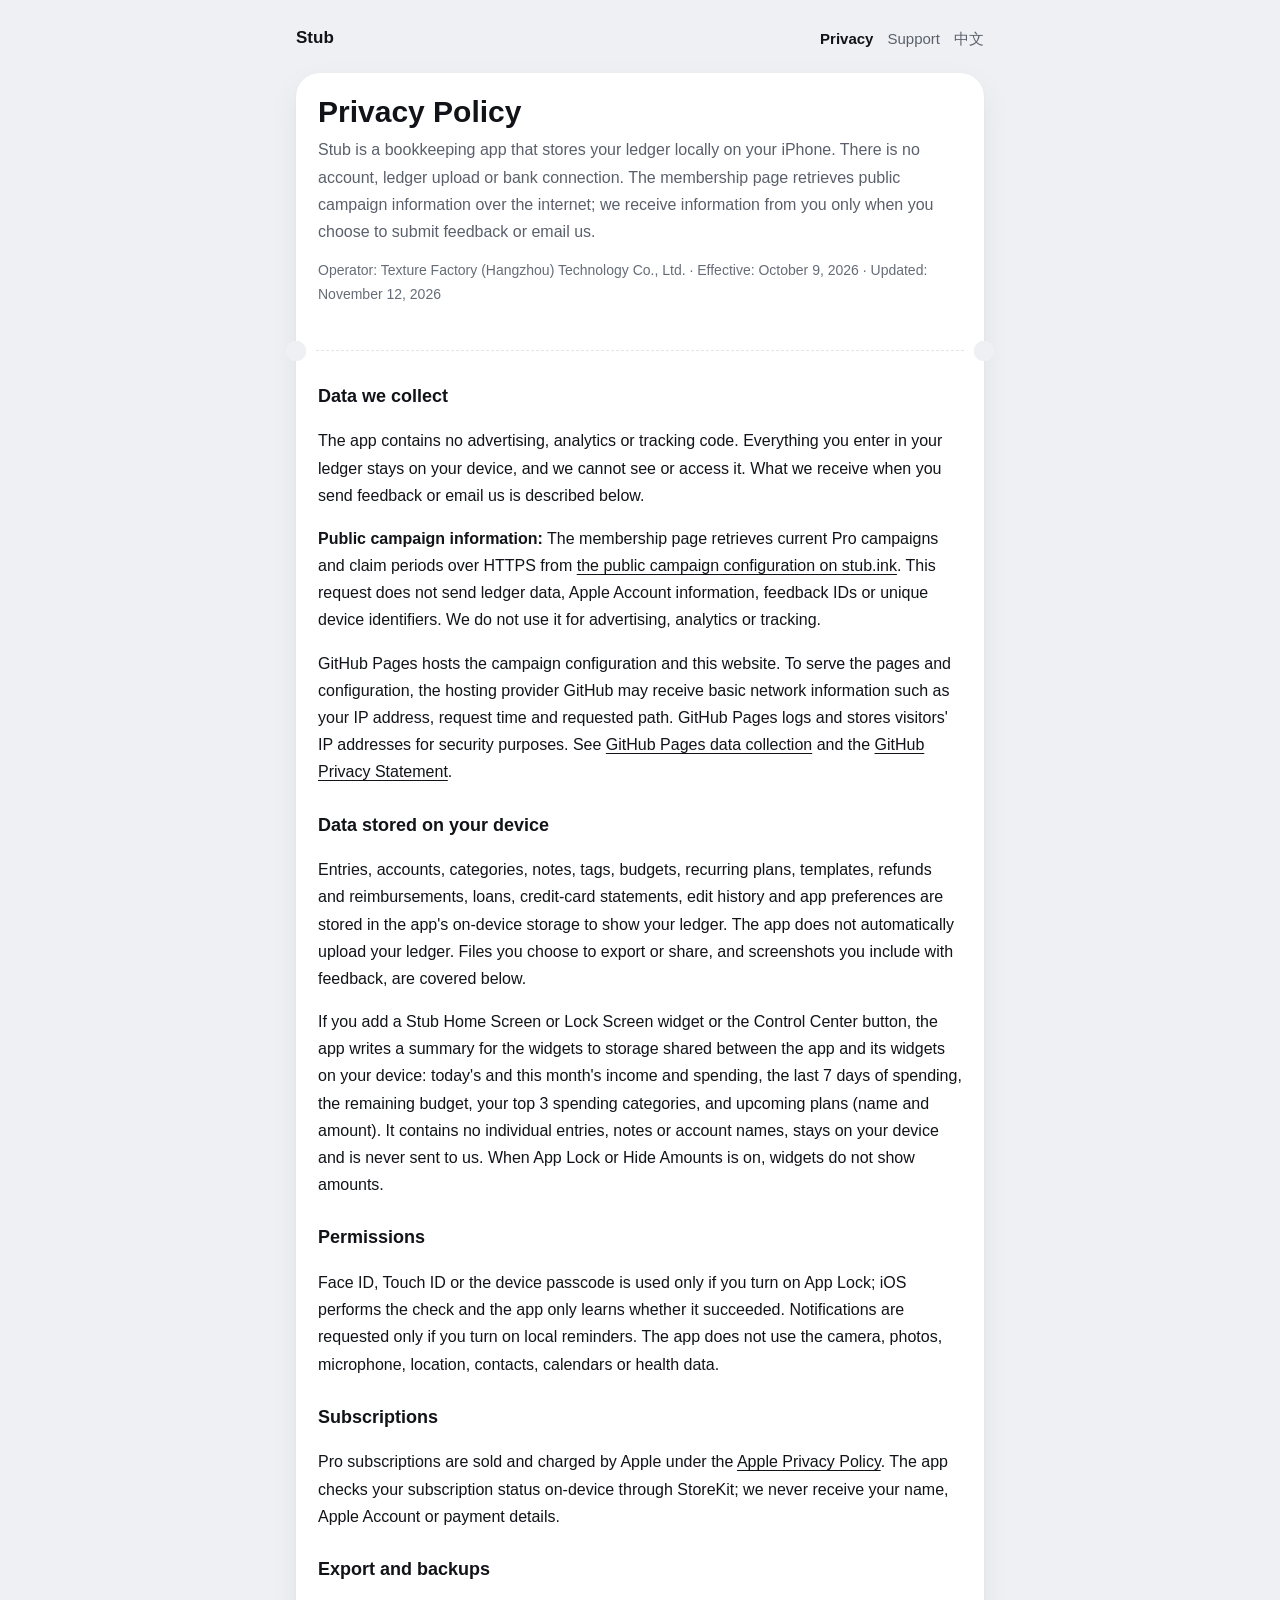
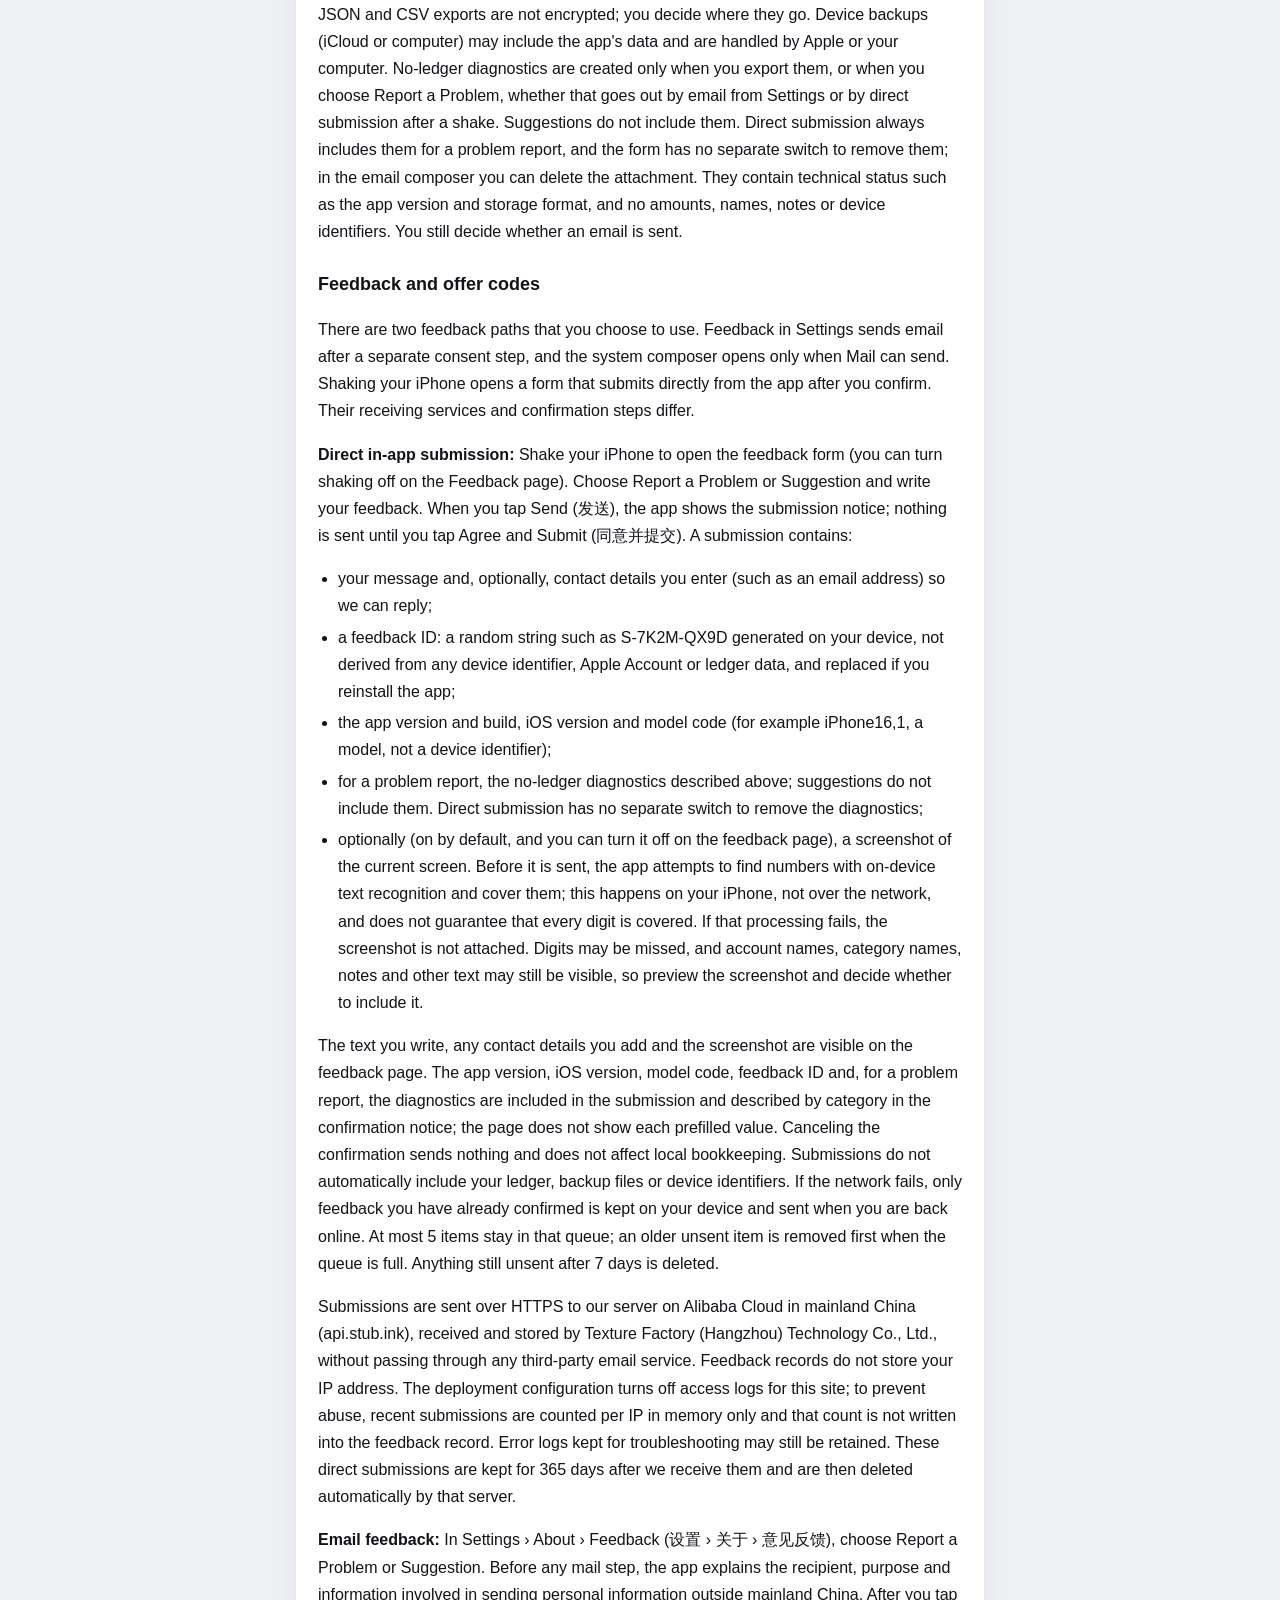
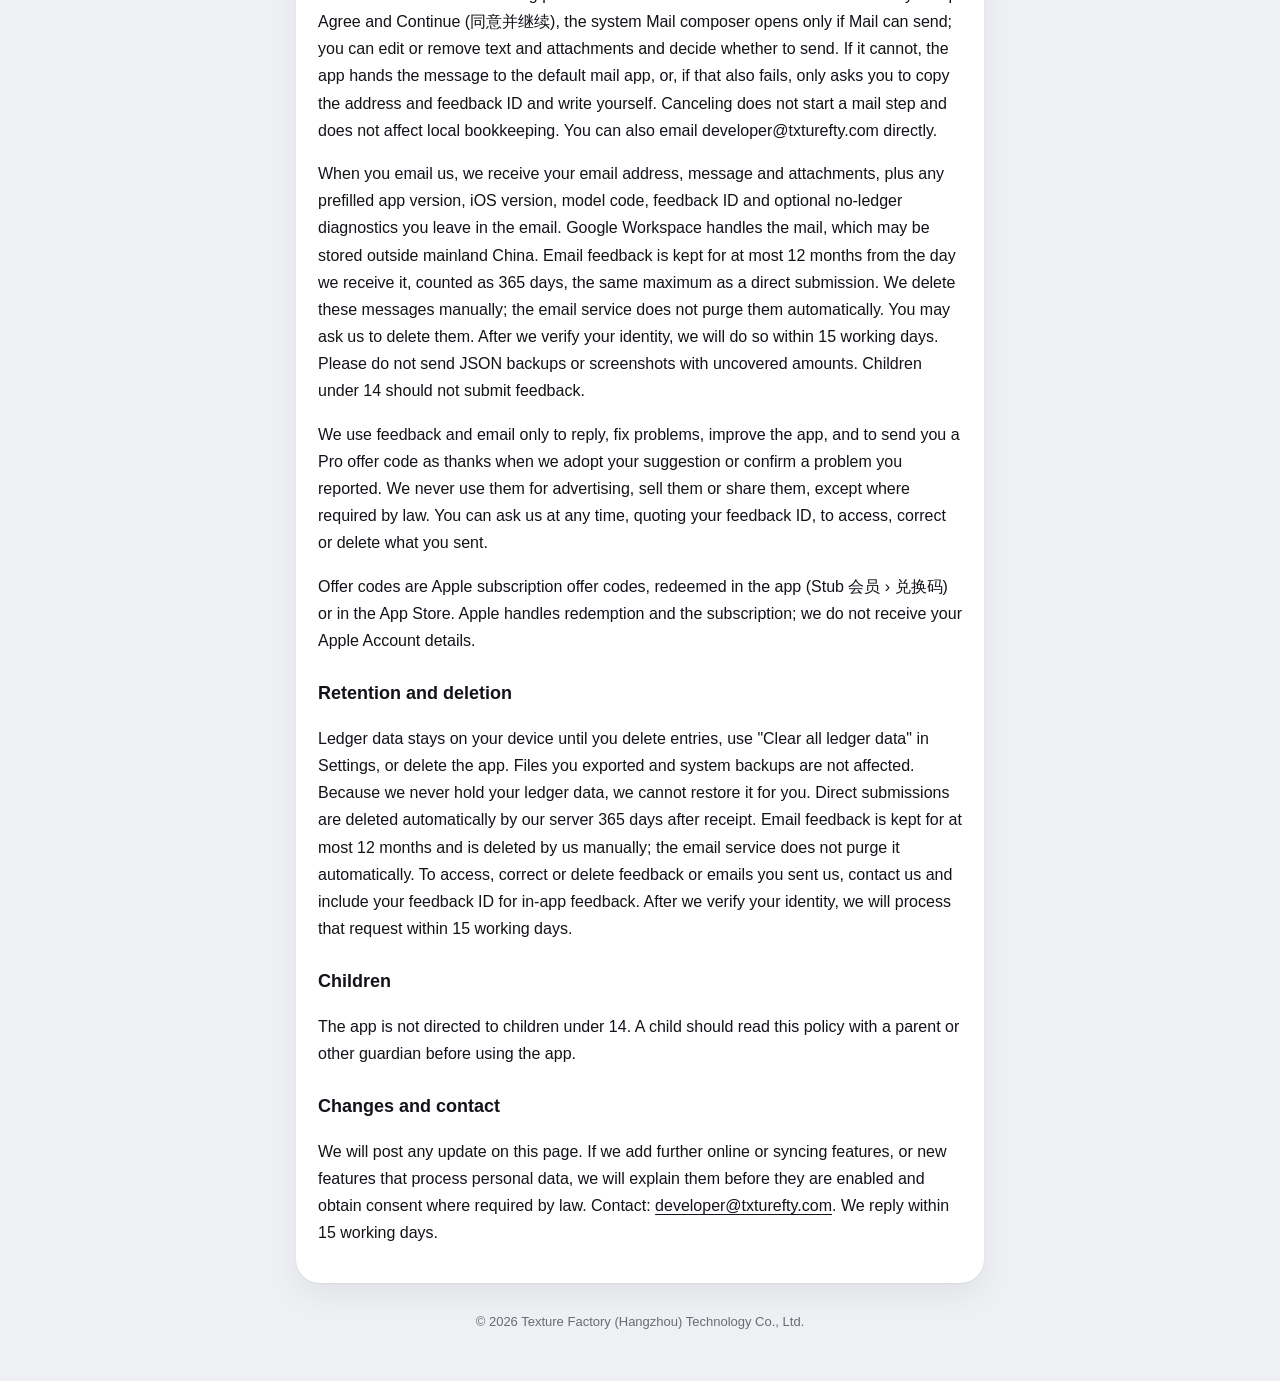
==== commit f71b3703: "Clarify screenshot redaction limits in feedback disclosures" ====
--- a/privacy-en.html
+++ b/privacy-en.html
@@ -38,7 +38,7 @@
 <li>a feedback ID: a random string such as S-7K2M-QX9D generated on your device, not derived from any device identifier, Apple Account or ledger data, and replaced if you reinstall the app;</li>
 <li>the app version and build, iOS version and model code (for example iPhone16,1, a model, not a device identifier);</li>
 <li>for a problem report, the no-ledger diagnostics described above; suggestions do not include them. Direct submission has no separate switch to remove the diagnostics;</li>
-<li>optionally (on by default, and you can turn it off on the feedback page), a screenshot of the current screen. Before it is sent, the app finds numbers using on-device text recognition and covers them; this happens on your iPhone, not over the network. If the numbers cannot be covered, the screenshot is not attached. Account names, category names, notes and other text may still be visible, so you can preview the screenshot and decide whether to include it.</li>
+<li>optionally (on by default, and you can turn it off on the feedback page), a screenshot of the current screen. Before it is sent, the app attempts to find numbers with on-device text recognition and cover them; this happens on your iPhone, not over the network, and does not guarantee that every digit is covered. If that processing fails, the screenshot is not attached. Digits may be missed, and account names, category names, notes and other text may still be visible, so preview the screenshot and decide whether to include it.</li>
 </ul>
 <p>The text you write, any contact details you add and the screenshot are visible on the feedback page. The app version, iOS version, model code, feedback ID and, for a problem report, the diagnostics are included in the submission and described by category in the confirmation notice; the page does not show each prefilled value. Canceling the confirmation sends nothing and does not affect local bookkeeping. Submissions do not automatically include your ledger, backup files or device identifiers. If the network fails, only feedback you have already confirmed is kept on your device and sent when you are back online. At most 5 items stay in that queue; an older unsent item is removed first when the queue is full. Anything still unsent after 7 days is deleted.</p>
 <p>Submissions are sent over HTTPS to our server on Alibaba Cloud in mainland China (api.stub.ink), received and stored by Texture Factory (Hangzhou) Technology Co., Ltd., without passing through any third-party email service. Feedback records do not store your IP address. The deployment configuration turns off access logs for this site; to prevent abuse, recent submissions are counted per IP in memory only and that count is not written into the feedback record. Error logs kept for troubleshooting may still be retained. These direct submissions are kept for 365 days after we receive them and are then deleted automatically by that server.</p>
